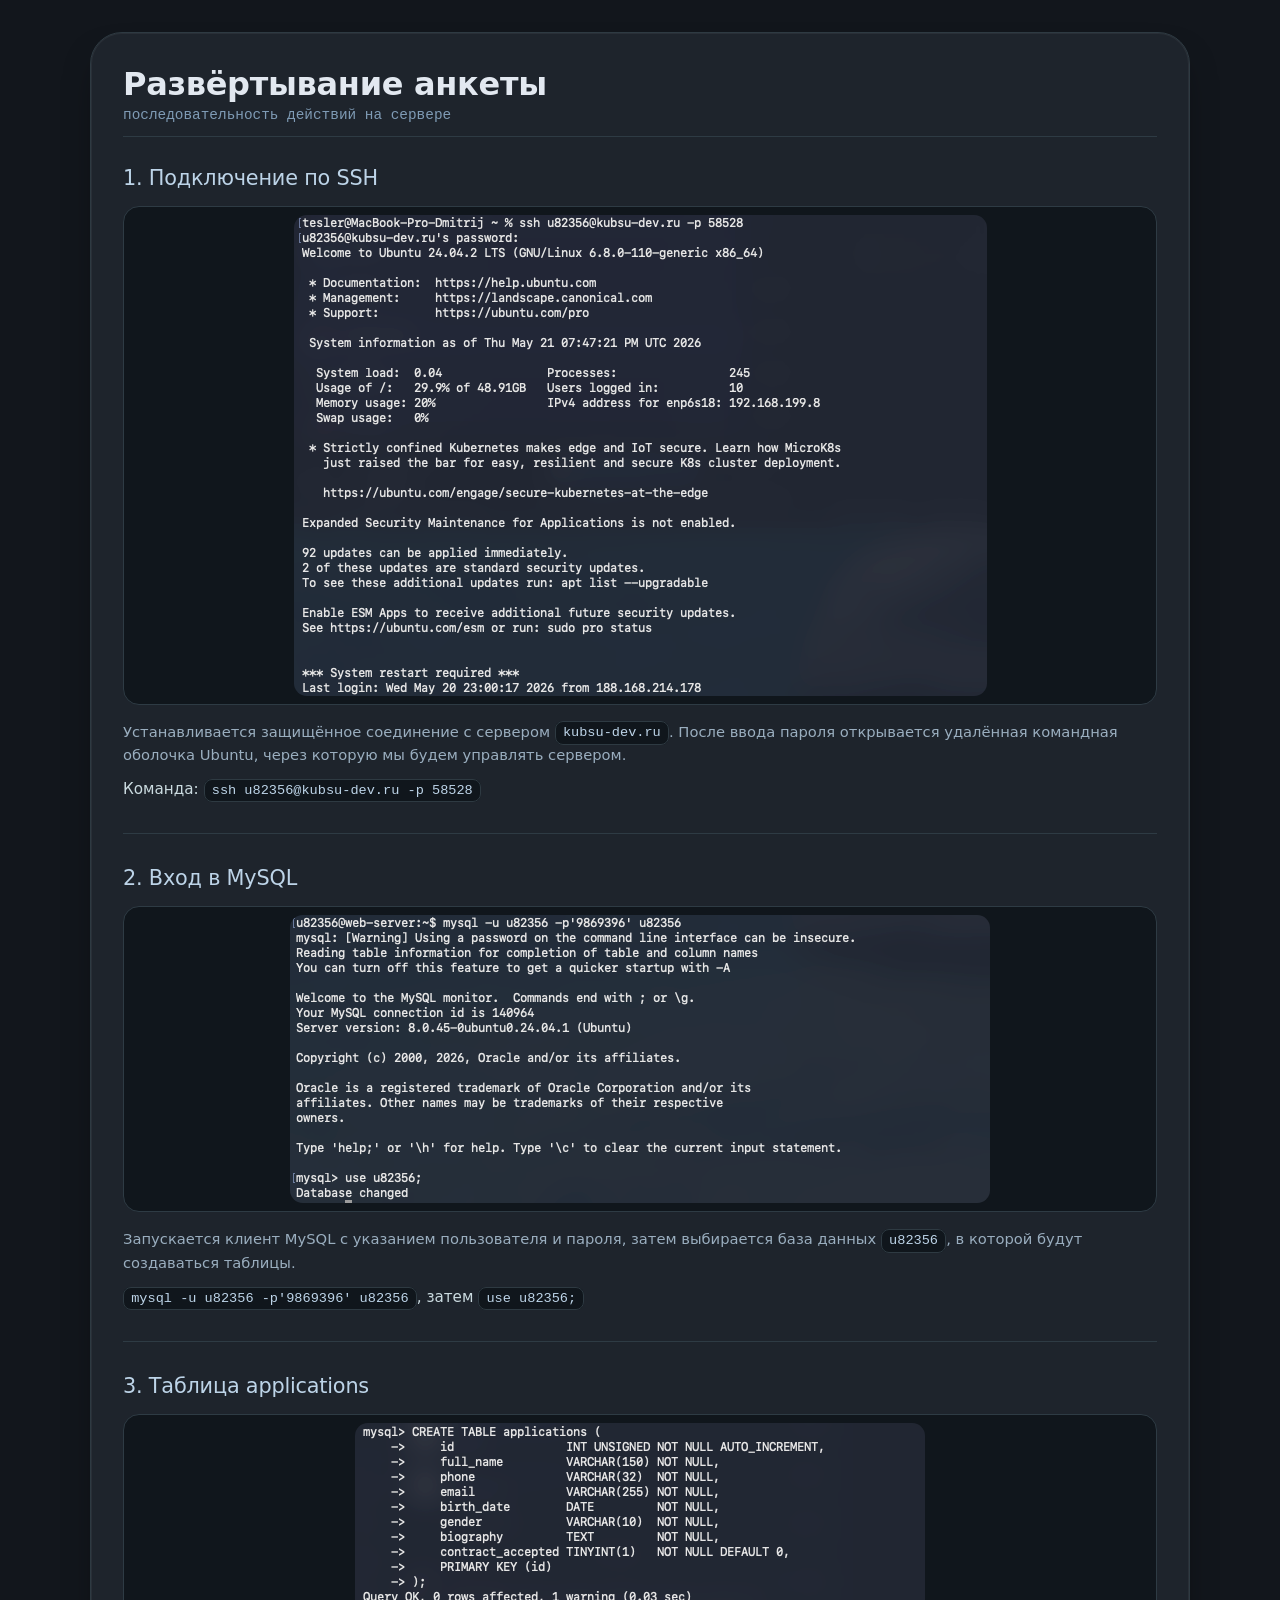
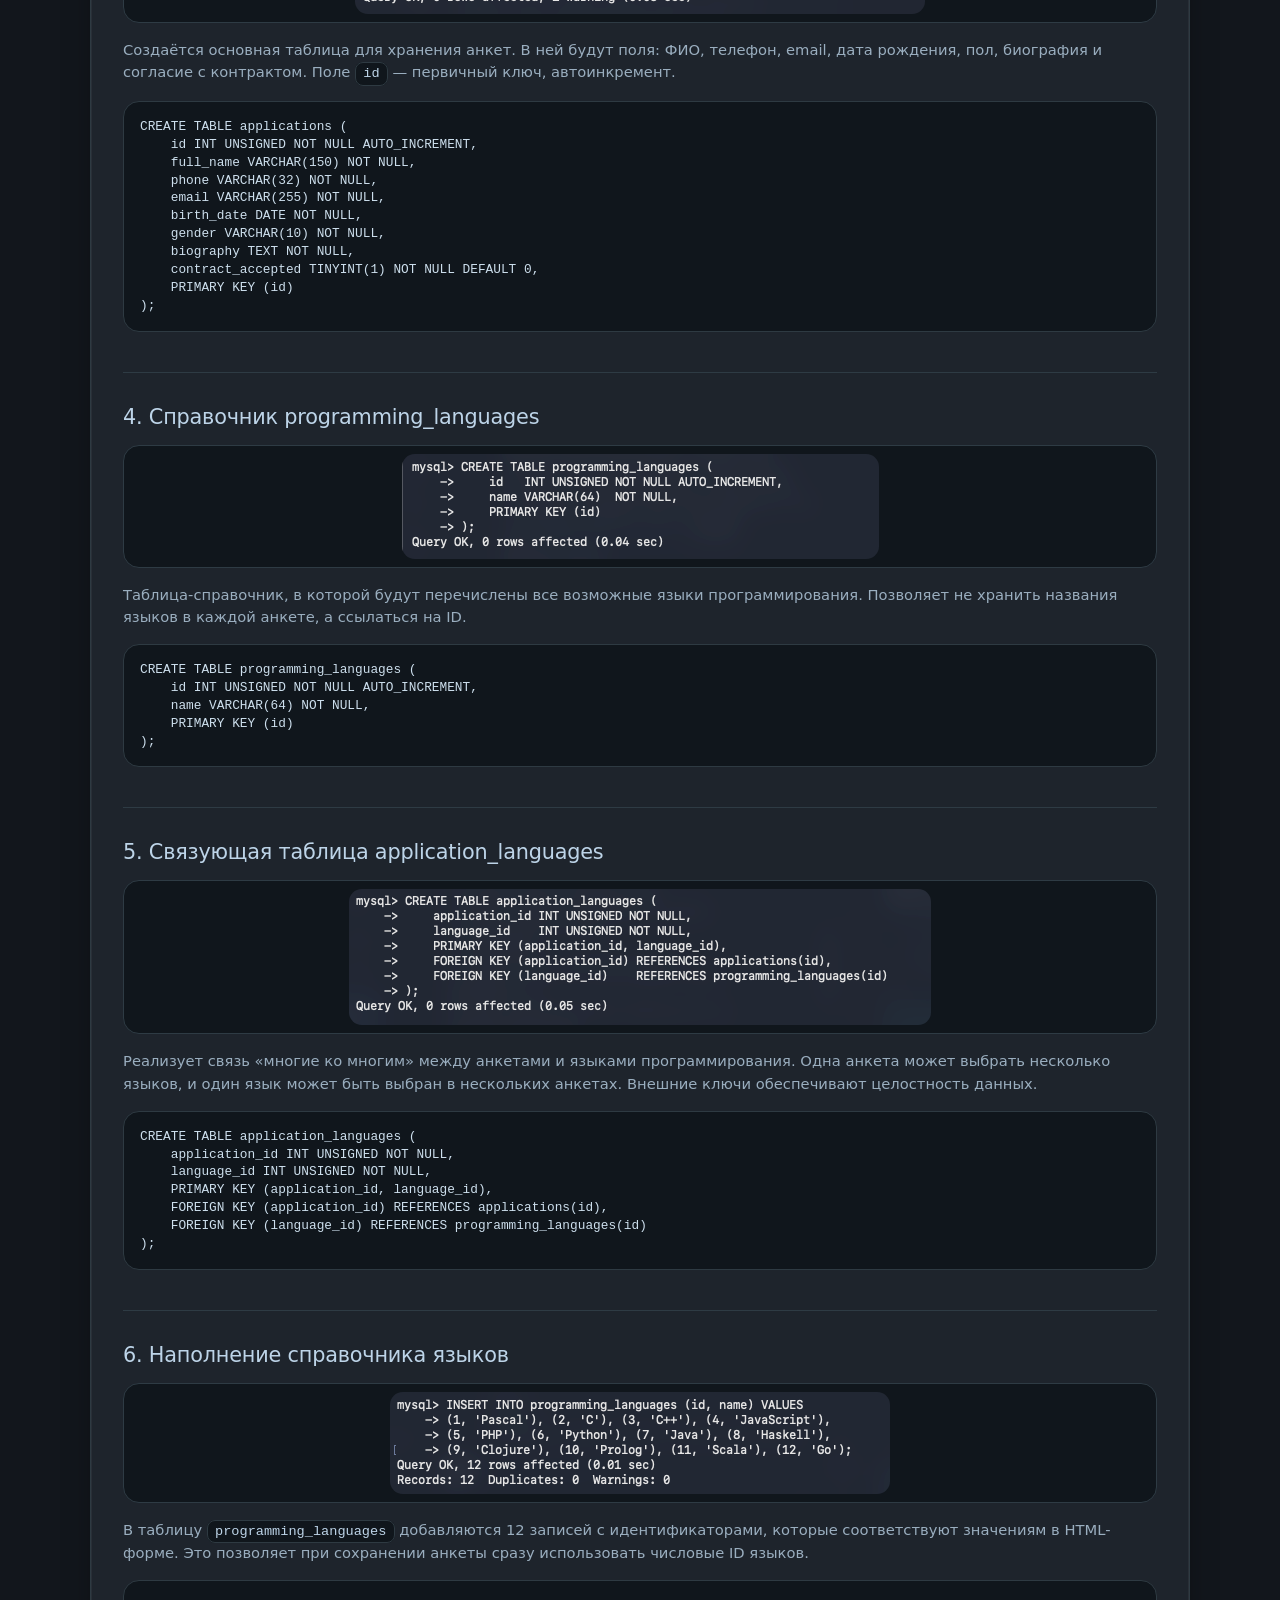
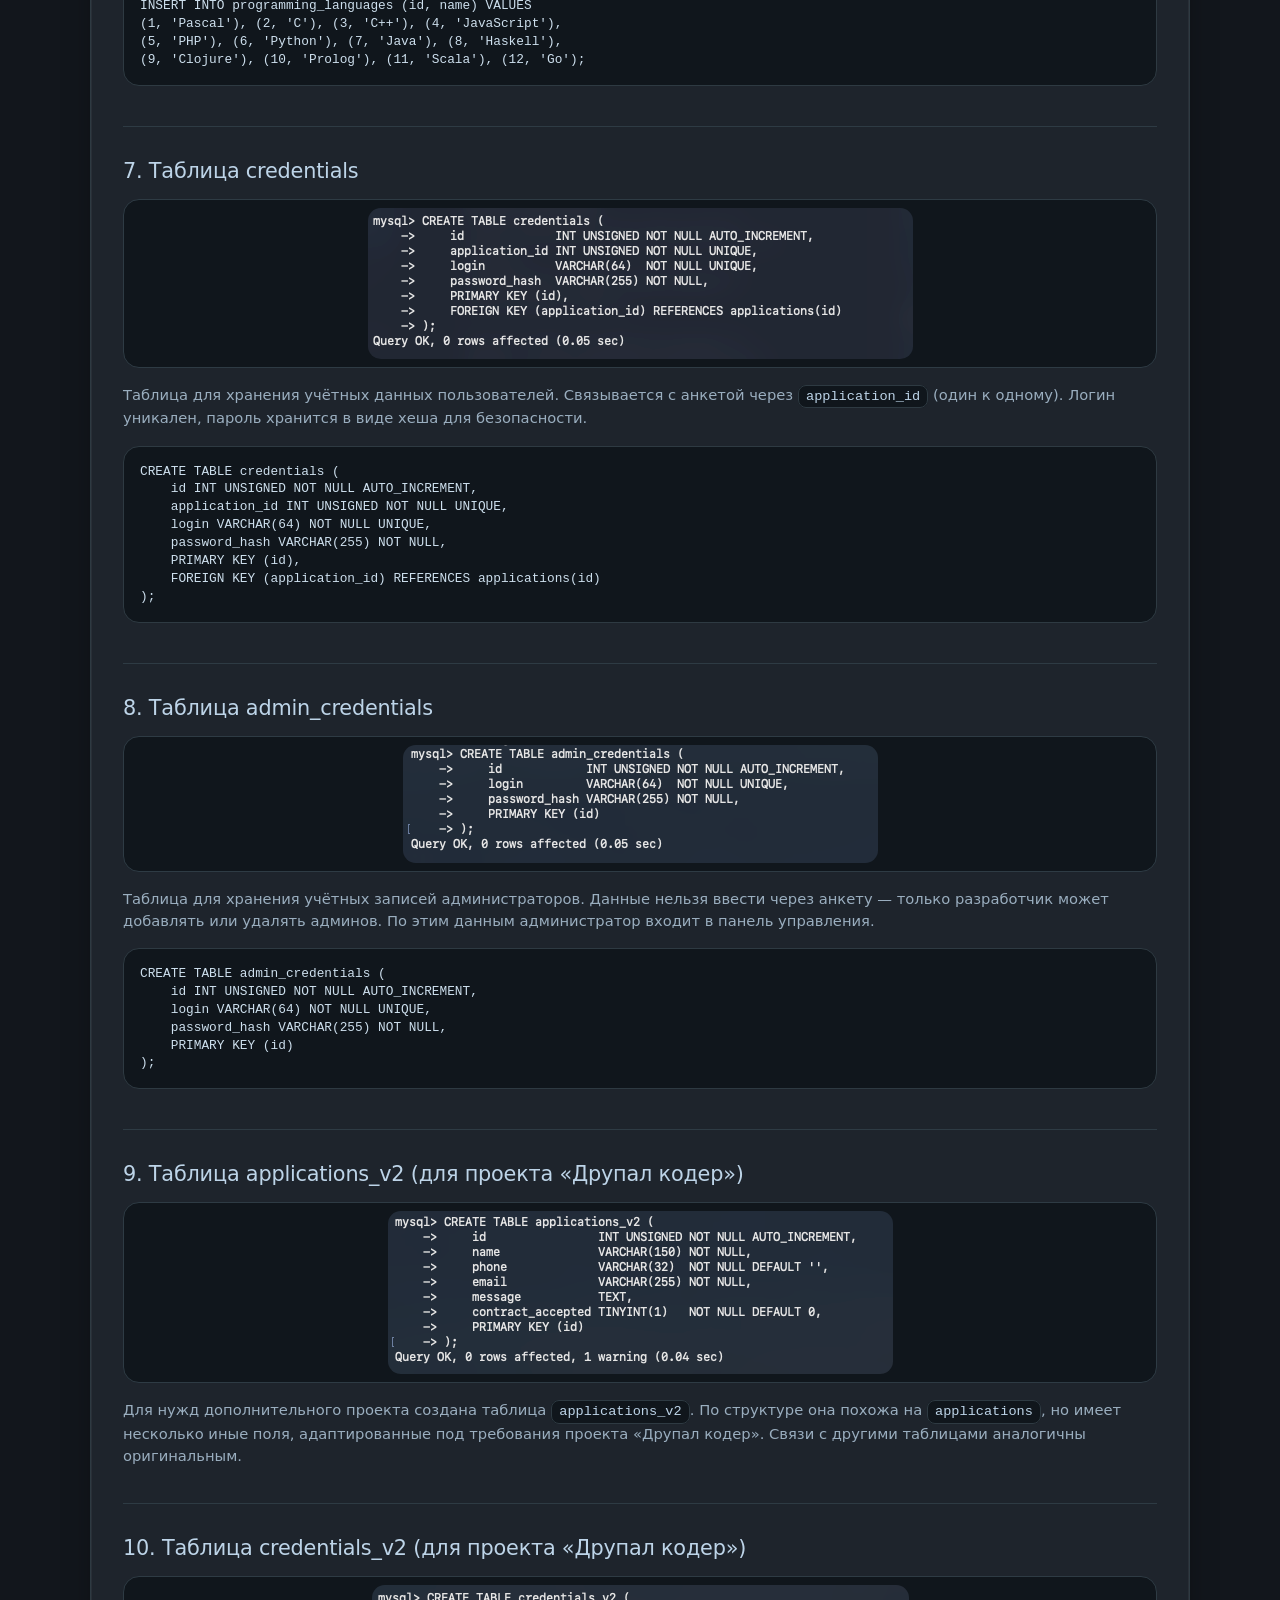
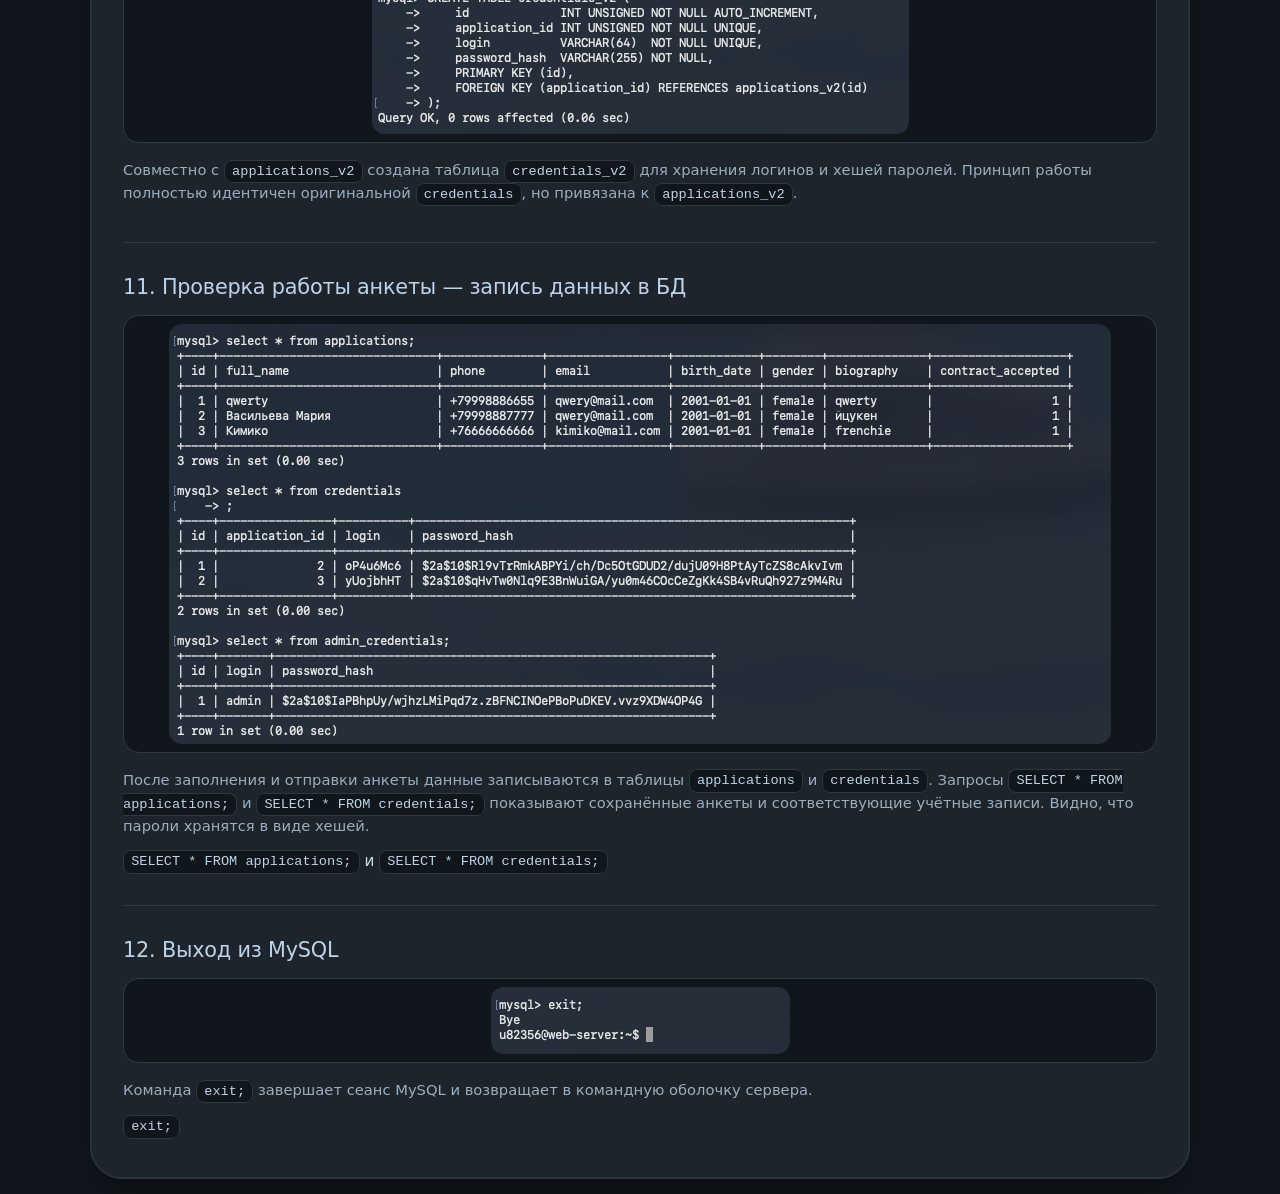
==== screenshots/index.html @ 4d0196c2 "init" ====
<!DOCTYPE html>
<html lang="ru">
<head>
    <meta charset="UTF-8">
    <meta name="viewport" content="width=device-width, initial-scale=1.0">
    <title>Развёртывание анкеты · backend-логи</title>
    <style>
        * {
            margin: 0;
            padding: 0;
            box-sizing: border-box;
        }

        body {
            background: #12161c;
            font-family: 'Inter', system-ui, -apple-system, 'Segoe UI', Roboto, Helvetica, sans-serif;
            padding: 2rem;
            color: #e2e8f0;
        }

        .container {
            max-width: 1100px;
            margin: 0 auto;
        }

        .card {
            background: #1e242c;
            border-radius: 2rem;
            box-shadow: 0 20px 35px -12px rgba(0, 0, 0, 0.5), 0 0 0 1px rgba(255, 255, 255, 0.05) inset;
            padding: 2rem;
            transition: all 0.25s ease;
            animation: fadeSlideUp 0.45s ease-out;
            border: 1px solid #2e3a42;
        }

        .card:hover {
            border-color: #4a5b66;
            box-shadow: 0 24px 42px -14px rgba(0, 0, 0, 0.6);
        }

        h1 {
            font-size: 2rem;
            font-weight: 550;
            letter-spacing: -0.3px;
            color: #e2e8f0;
            margin-bottom: 0.25rem;
            border: none;
        }

        .subhead {
            font-size: 0.9rem;
            color: #7f9bb5;
            margin-bottom: 1.8rem;
            border-bottom: 1px solid #2e3b44;
            padding-bottom: 0.8rem;
            font-family: 'Fira Code', monospace;
        }

        .step {
            margin-bottom: 2rem;
            padding-bottom: 1.5rem;
            border-bottom: 1px solid #2e3b44;
        }

        .step:last-child {
            border-bottom: none;
            margin-bottom: 0;
            padding-bottom: 0;
        }

        .step-title {
            font-size: 1.3rem;
            font-weight: 500;
            color: #bdd4e8;
            margin-bottom: 0.75rem;
            letter-spacing: -0.2px;
        }

        .step-text {
            font-size: 0.95rem;
            line-height: 1.5;
            color: #cbdbe0;
            margin-bottom: 0.5rem;
        }

        .step-desc {
            font-size: 0.92rem;
            color: #9aaebf;
            margin: 0.5rem 0 0.75rem 0;
            line-height: 1.5;
        }

        code {
            background: #10161c;
            padding: 0.2rem 0.45rem;
            border-radius: 0.5rem;
            font-size: 0.85rem;
            font-family: 'Fira Code', 'JetBrains Mono', monospace;
            color: #bdd4e8;
            border: 1px solid #2e3a42;
        }

        pre {
            background: #10161c;
            border: 1px solid #2e3a42;
            border-radius: 1rem;
            padding: 1rem;
            font-family: 'Fira Code', monospace;
            font-size: 0.8rem;
            overflow-x: auto;
            white-space: pre-wrap;
            word-wrap: break-word;
            color: #cddfed;
            margin: 1rem 0;
            line-height: 1.4;
        }

        .screenshot {
            margin: 1rem 0;
            border-radius: 1rem;
            border: 1px solid #2e3b44;
            background: #10161c;
            padding: 0.5rem;
            text-align: center;
            transition: border-color 0.2s;
        }

        .screenshot:hover {
            border-color: #5e7687;
        }

        .screenshot img {
            max-width: 100%;
            border-radius: 0.8rem;
            display: block;
            margin: 0 auto;
            background: #0b0f14;
        }

        @keyframes fadeSlideUp {
            from {
                opacity: 0;
                transform: translateY(18px);
            }
            to {
                opacity: 1;
                transform: translateY(0);
            }
        }

        @media (max-width: 700px) {
            body {
                padding: 1rem;
            }
            .card {
                padding: 1.2rem;
            }
            h1 {
                font-size: 1.6rem;
            }
            .step-title {
                font-size: 1.15rem;
            }
            pre {
                font-size: 0.7rem;
                padding: 0.8rem;
            }
        }

        /* кастомный скролл */
        ::-webkit-scrollbar {
            width: 5px;
        }
        ::-webkit-scrollbar-track {
            background: #191f26;
            border-radius: 10px;
        }
        ::-webkit-scrollbar-thumb {
            background: #556e82;
            border-radius: 10px;
        }
    </style>
</head>
<body>
<div class="container">
    <div class="card">
        <h1>Развёртывание анкеты</h1>
        <div class="subhead">последовательность действий на сервере</div>

        <!-- Шаг 1 -->
        <div class="step">
            <div class="step-title">1. Подключение по SSH</div>
            <div class="screenshot">
                <img src="1.png" alt="SSH подключение">
            </div>
            <div class="step-desc">
                Устанавливается защищённое соединение с сервером <code>kubsu-dev.ru</code>. После ввода пароля открывается удалённая командная оболочка Ubuntu, через которую мы будем управлять сервером.
            </div>
            <div class="step-text">
                Команда: <code>ssh u82356@kubsu-dev.ru -p 58528</code>
            </div>
        </div>

        <!-- Шаг 2 -->
        <div class="step">
            <div class="step-title">2. Вход в MySQL</div>
            <div class="screenshot">
                <img src="2.png" alt="mysql подключение">
            </div>
            <div class="step-desc">
                Запускается клиент MySQL с указанием пользователя и пароля, затем выбирается база данных <code>u82356</code>, в которой будут создаваться таблицы.
            </div>
            <div class="step-text">
                <code>mysql -u u82356 -p'9869396' u82356</code>, затем <code>use u82356;</code>
            </div>
        </div>

        <!-- Шаг 3 -->
        <div class="step">
            <div class="step-title">3. Таблица applications</div>
            <div class="screenshot">
                <img src="3.png" alt="CREATE TABLE applications">
            </div>
            <div class="step-desc">
                Создаётся основная таблица для хранения анкет. В ней будут поля: ФИО, телефон, email, дата рождения, пол, биография и согласие с контрактом. Поле <code>id</code> — первичный ключ, автоинкремент.
            </div>
            <pre>CREATE TABLE applications (
    id INT UNSIGNED NOT NULL AUTO_INCREMENT,
    full_name VARCHAR(150) NOT NULL,
    phone VARCHAR(32) NOT NULL,
    email VARCHAR(255) NOT NULL,
    birth_date DATE NOT NULL,
    gender VARCHAR(10) NOT NULL,
    biography TEXT NOT NULL,
    contract_accepted TINYINT(1) NOT NULL DEFAULT 0,
    PRIMARY KEY (id)
);</pre>
        </div>

        <!-- Шаг 4 -->
        <div class="step">
            <div class="step-title">4. Справочник programming_languages</div>
            <div class="screenshot">
                <img src="4.png" alt="CREATE TABLE programming_languages">
            </div>
            <div class="step-desc">
                Таблица-справочник, в которой будут перечислены все возможные языки программирования. Позволяет не хранить названия языков в каждой анкете, а ссылаться на ID.
            </div>
            <pre>CREATE TABLE programming_languages (
    id INT UNSIGNED NOT NULL AUTO_INCREMENT,
    name VARCHAR(64) NOT NULL,
    PRIMARY KEY (id)
);</pre>
        </div>

        <!-- Шаг 5 -->
        <div class="step">
            <div class="step-title">5. Связующая таблица application_languages</div>
            <div class="screenshot">
                <img src="5.png" alt="CREATE TABLE application_languages">
            </div>
            <div class="step-desc">
                Реализует связь «многие ко многим» между анкетами и языками программирования. Одна анкета может выбрать несколько языков, и один язык может быть выбран в нескольких анкетах. Внешние ключи обеспечивают целостность данных.
            </div>
            <pre>CREATE TABLE application_languages (
    application_id INT UNSIGNED NOT NULL,
    language_id INT UNSIGNED NOT NULL,
    PRIMARY KEY (application_id, language_id),
    FOREIGN KEY (application_id) REFERENCES applications(id),
    FOREIGN KEY (language_id) REFERENCES programming_languages(id)
);</pre>
        </div>

        <!-- Шаг 6 -->
        <div class="step">
            <div class="step-title">6. Наполнение справочника языков</div>
            <div class="screenshot">
                <img src="6.png" alt="INSERT INTO programming_languages">
            </div>
            <div class="step-desc">
                В таблицу <code>programming_languages</code> добавляются 12 записей с идентификаторами, которые соответствуют значениям в HTML-форме. Это позволяет при сохранении анкеты сразу использовать числовые ID языков.
            </div>
            <pre>INSERT INTO programming_languages (id, name) VALUES
(1, 'Pascal'), (2, 'C'), (3, 'C++'), (4, 'JavaScript'),
(5, 'PHP'), (6, 'Python'), (7, 'Java'), (8, 'Haskell'),
(9, 'Clojure'), (10, 'Prolog'), (11, 'Scala'), (12, 'Go');</pre>
        </div>

        <!-- Шаг 7 -->
        <div class="step">
            <div class="step-title">7. Таблица credentials</div>
            <div class="screenshot">
                <img src="7.png" alt="CREATE TABLE credentials">
            </div>
            <div class="step-desc">
                Таблица для хранения учётных данных пользователей. Связывается с анкетой через <code>application_id</code> (один к одному). Логин уникален, пароль хранится в виде хеша для безопасности.
            </div>
            <pre>CREATE TABLE credentials (
    id INT UNSIGNED NOT NULL AUTO_INCREMENT,
    application_id INT UNSIGNED NOT NULL UNIQUE,
    login VARCHAR(64) NOT NULL UNIQUE,
    password_hash VARCHAR(255) NOT NULL,
    PRIMARY KEY (id),
    FOREIGN KEY (application_id) REFERENCES applications(id)
);</pre>
        </div>

        <!-- Шаг 8 -->
        <div class="step">
            <div class="step-title">8. Таблица admin_credentials</div>
            <div class="screenshot">
                <img src="8.png" alt="CREATE TABLE admin_credentials">
            </div>
            <div class="step-desc">
                Таблица для хранения учётных записей администраторов. Данные нельзя ввести через анкету — только разработчик может добавлять или удалять админов. По этим данным администратор входит в панель управления.
            </div>
            <pre>CREATE TABLE admin_credentials (
    id INT UNSIGNED NOT NULL AUTO_INCREMENT,
    login VARCHAR(64) NOT NULL UNIQUE,
    password_hash VARCHAR(255) NOT NULL,
    PRIMARY KEY (id)
);</pre>
        </div>

        <!-- Шаг 9 -->
        <div class="step">
            <div class="step-title">9. Таблица applications_v2 (для проекта «Друпал кодер»)</div>
            <div class="screenshot">
                <img src="9.png" alt="CREATE TABLE applications_v2">
            </div>
            <div class="step-desc">
                Для нужд дополнительного проекта создана таблица <code>applications_v2</code>. По структуре она похожа на <code>applications</code>, но имеет несколько иные поля, адаптированные под требования проекта «Друпал кодер». Связи с другими таблицами аналогичны оригинальным.
            </div>
        </div>

        <!-- Шаг 10 -->
        <div class="step">
            <div class="step-title">10. Таблица credentials_v2 (для проекта «Друпал кодер»)</div>
            <div class="screenshot">
                <img src="10.png" alt="CREATE TABLE credentials_v2">
            </div>
            <div class="step-desc">
                Совместно с <code>applications_v2</code> создана таблица <code>credentials_v2</code> для хранения логинов и хешей паролей. Принцип работы полностью идентичен оригинальной <code>credentials</code>, но привязана к <code>applications_v2</code>.
            </div>
        </div>

        <!-- Шаг 11 -->
        <div class="step">
            <div class="step-title">11. Проверка работы анкеты — запись данных в БД</div>
            <div class="screenshot">
                <img src="11.png" alt="SELECT из applications и credentials">
            </div>
            <div class="step-desc">
                После заполнения и отправки анкеты данные записываются в таблицы <code>applications</code> и <code>credentials</code>. Запросы <code>SELECT * FROM applications;</code> и <code>SELECT * FROM credentials;</code> показывают сохранённые анкеты и соответствующие учётные записи. Видно, что пароли хранятся в виде хешей.
            </div>
            <div class="step-text">
                <code>SELECT * FROM applications;</code> и <code>SELECT * FROM credentials;</code>
            </div>
        </div>

        <!-- Шаг 12 -->
        <div class="step">
            <div class="step-title">12. Выход из MySQL</div>
            <div class="screenshot">
                <img src="12.png" alt="exit mysql">
            </div>
            <div class="step-desc">
                Команда <code>exit;</code> завершает сеанс MySQL и возвращает в командную оболочку сервера.
            </div>
            <div class="step-text">
                <code>exit;</code>
            </div>
        </div>
    </div>
</div>
</body>
</html>
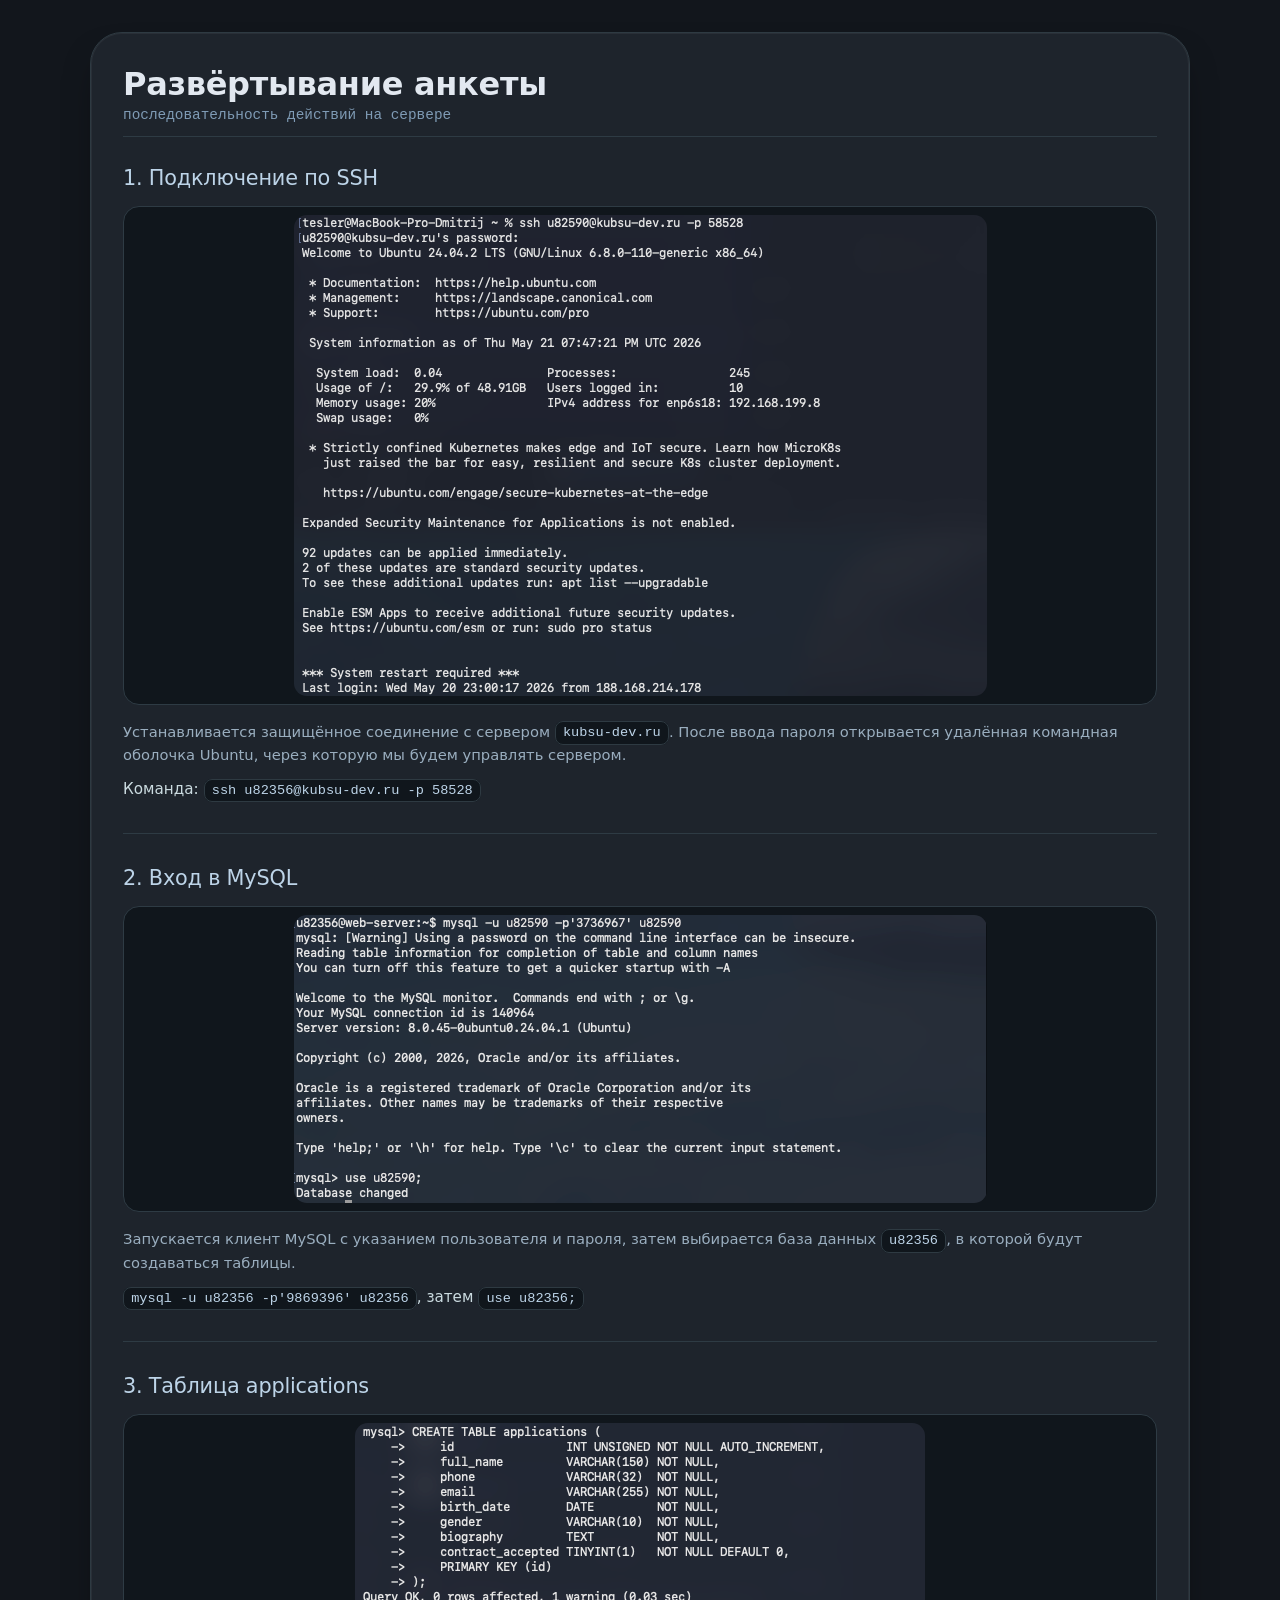
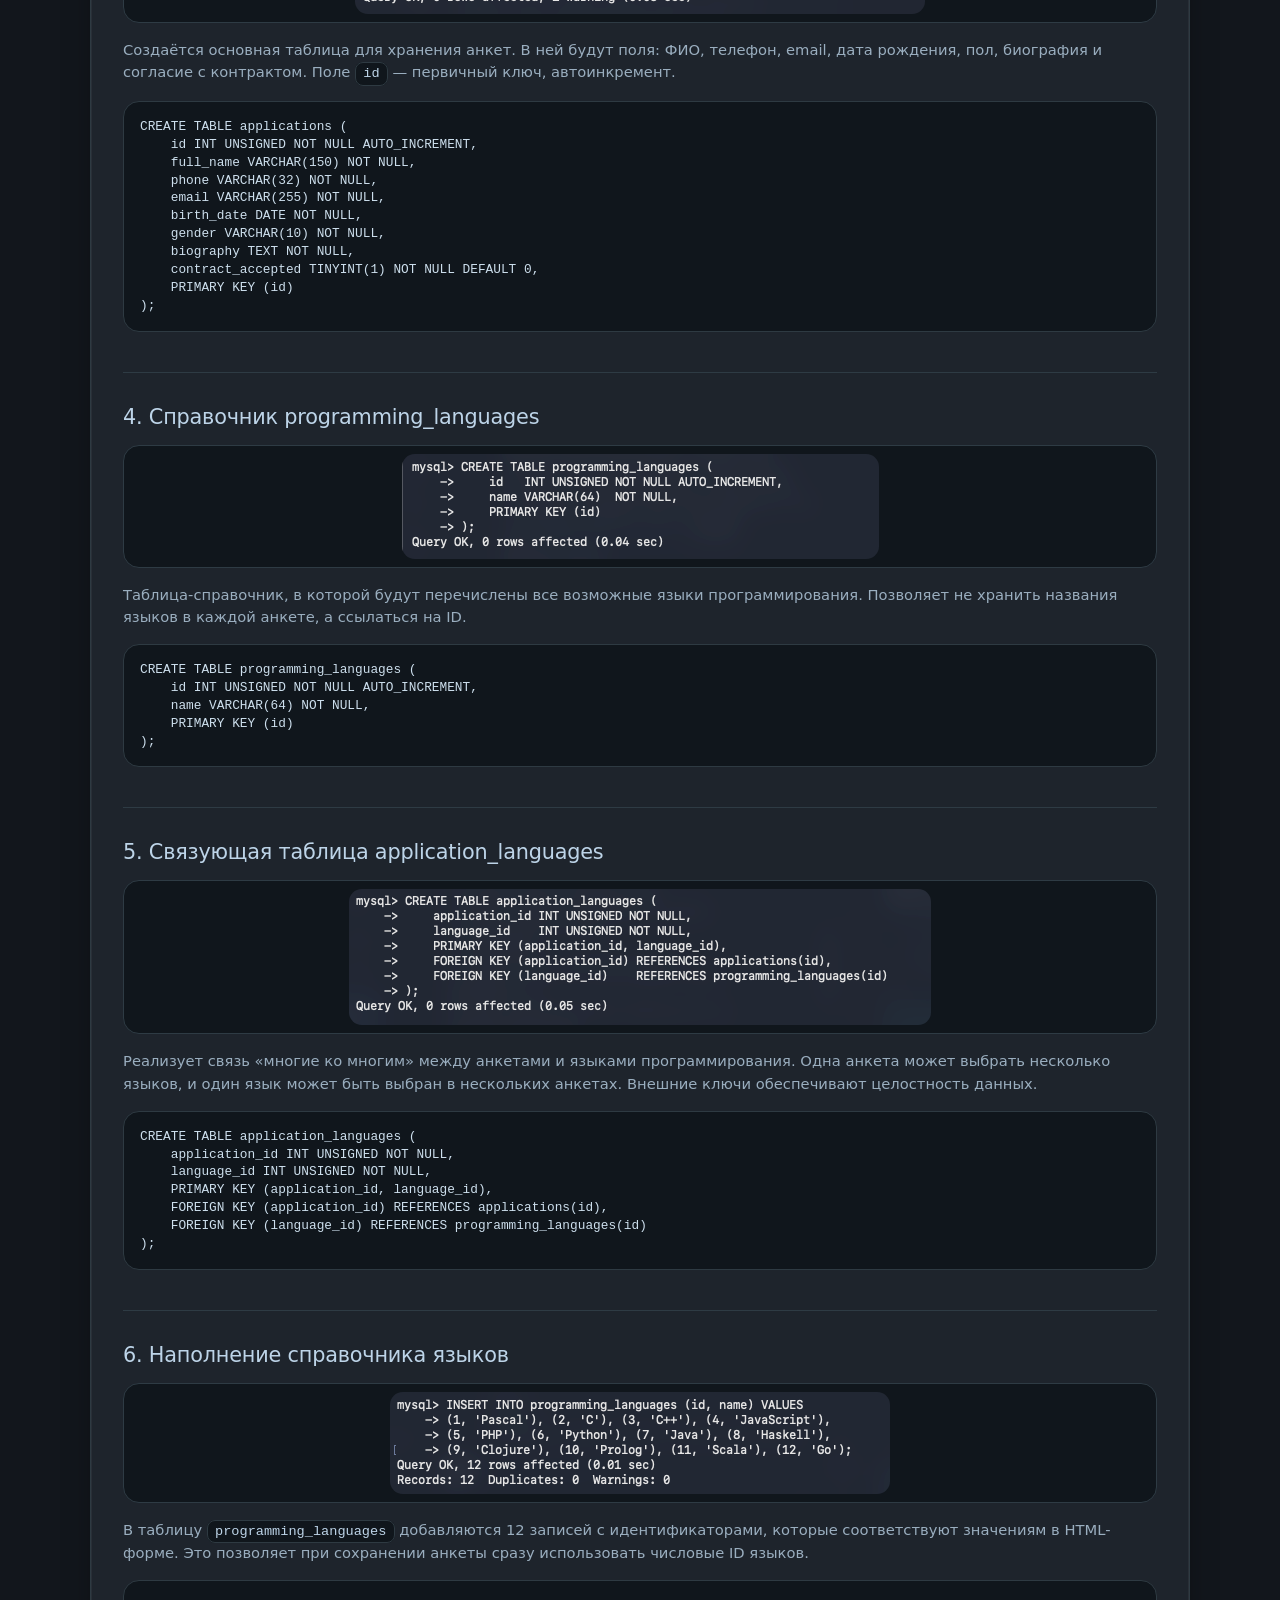
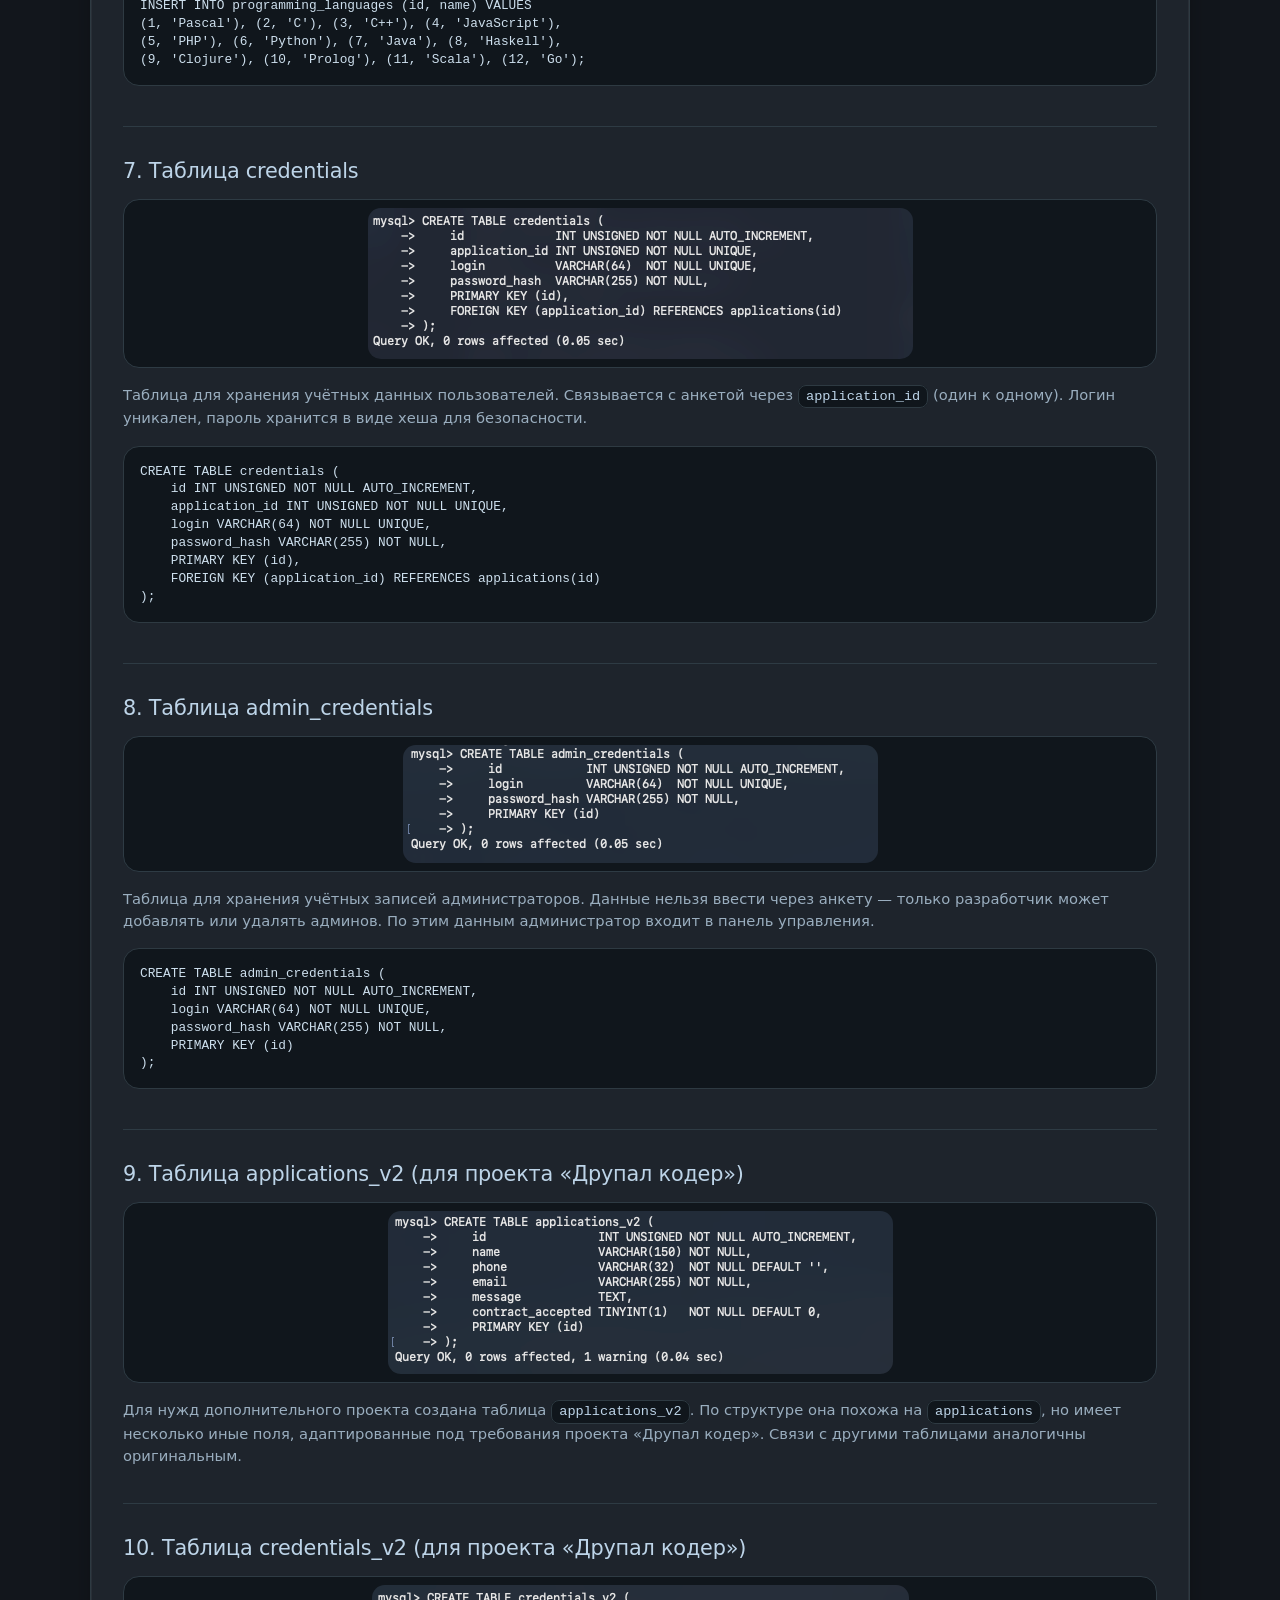
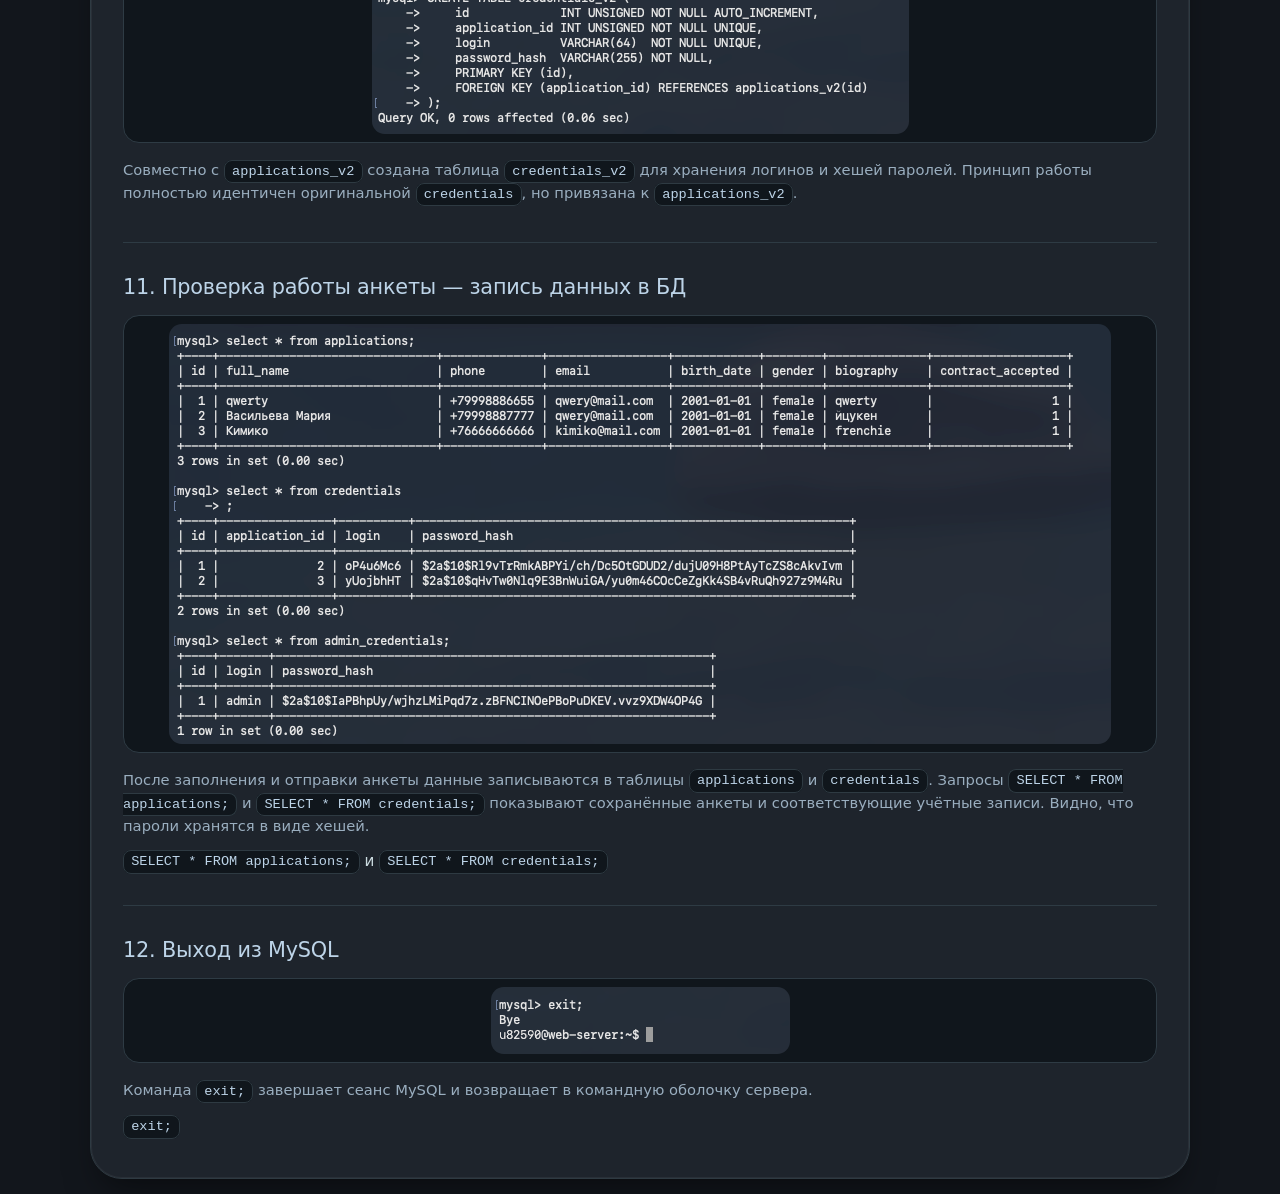
==== commit 3b852bf6: "edited screenshots" ====
--- a/screenshots/index.html
+++ b/screenshots/index.html
@@ -205,7 +205,7 @@
         <div class="step">
             <div class="step-title">2. Вход в MySQL</div>
             <div class="screenshot">
-                <img src="2.png" alt="mysql подключение">
+                <img src="21.png" alt="mysql подключение">
             </div>
             <div class="step-desc">
                 Запускается клиент MySQL с указанием пользователя и пароля, затем выбирается база данных <code>u82356</code>, в которой будут создаваться таблицы.
@@ -362,7 +362,7 @@
         <div class="step">
             <div class="step-title">12. Выход из MySQL</div>
             <div class="screenshot">
-                <img src="12.png" alt="exit mysql">
+                <img src="121.png" alt="exit mysql">
             </div>
             <div class="step-desc">
                 Команда <code>exit;</code> завершает сеанс MySQL и возвращает в командную оболочку сервера.
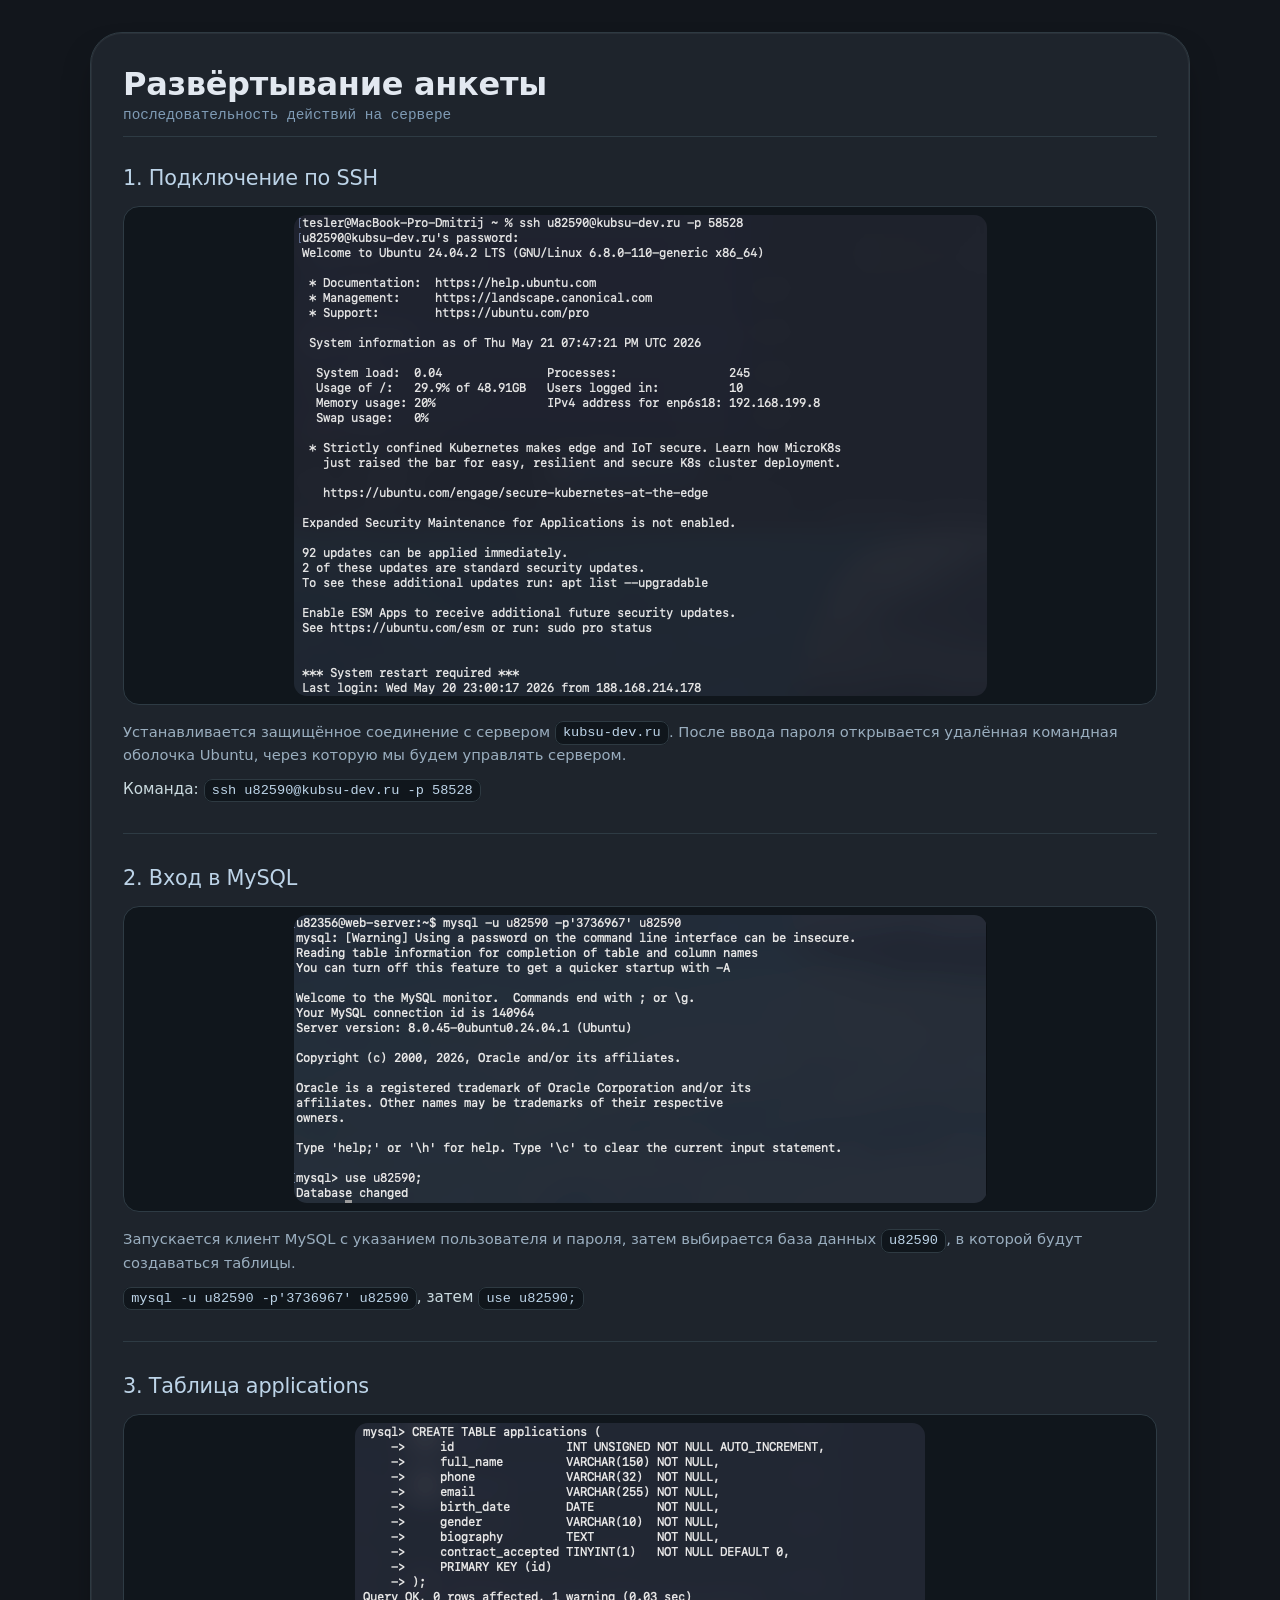
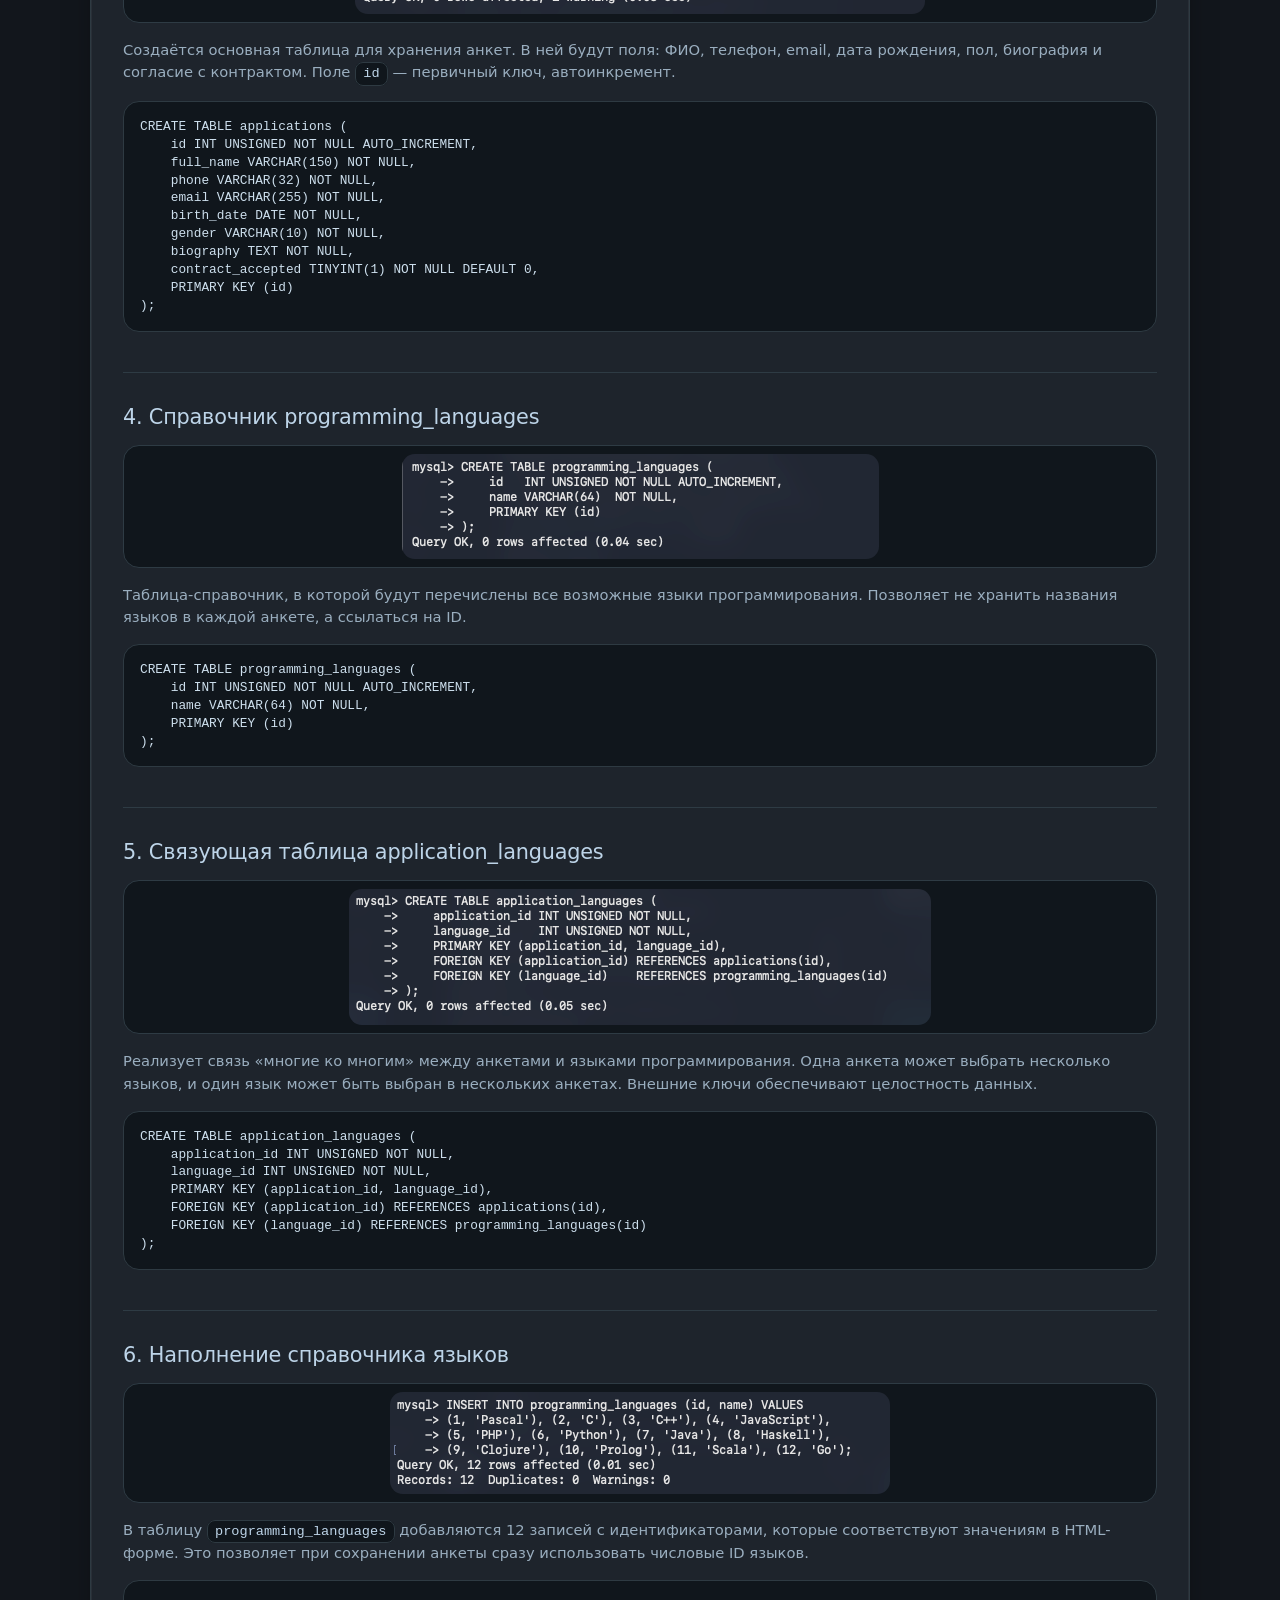
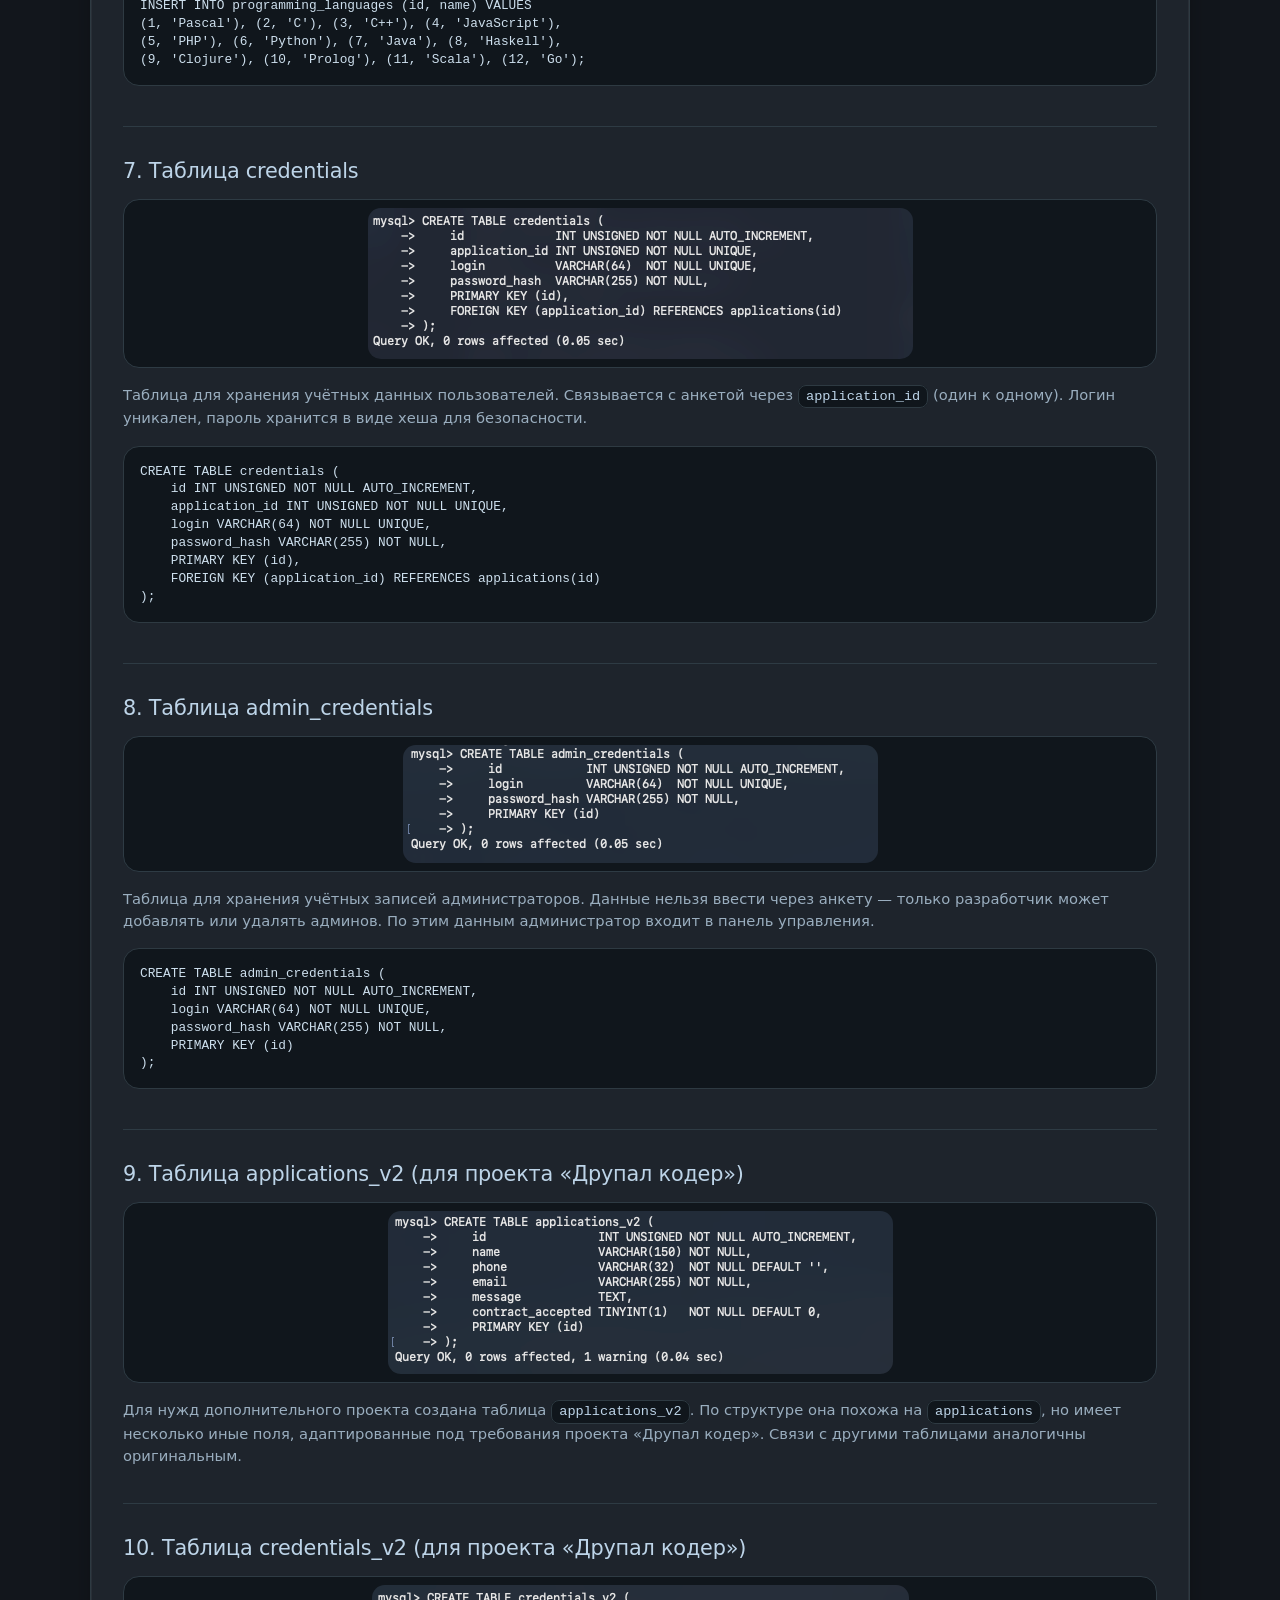
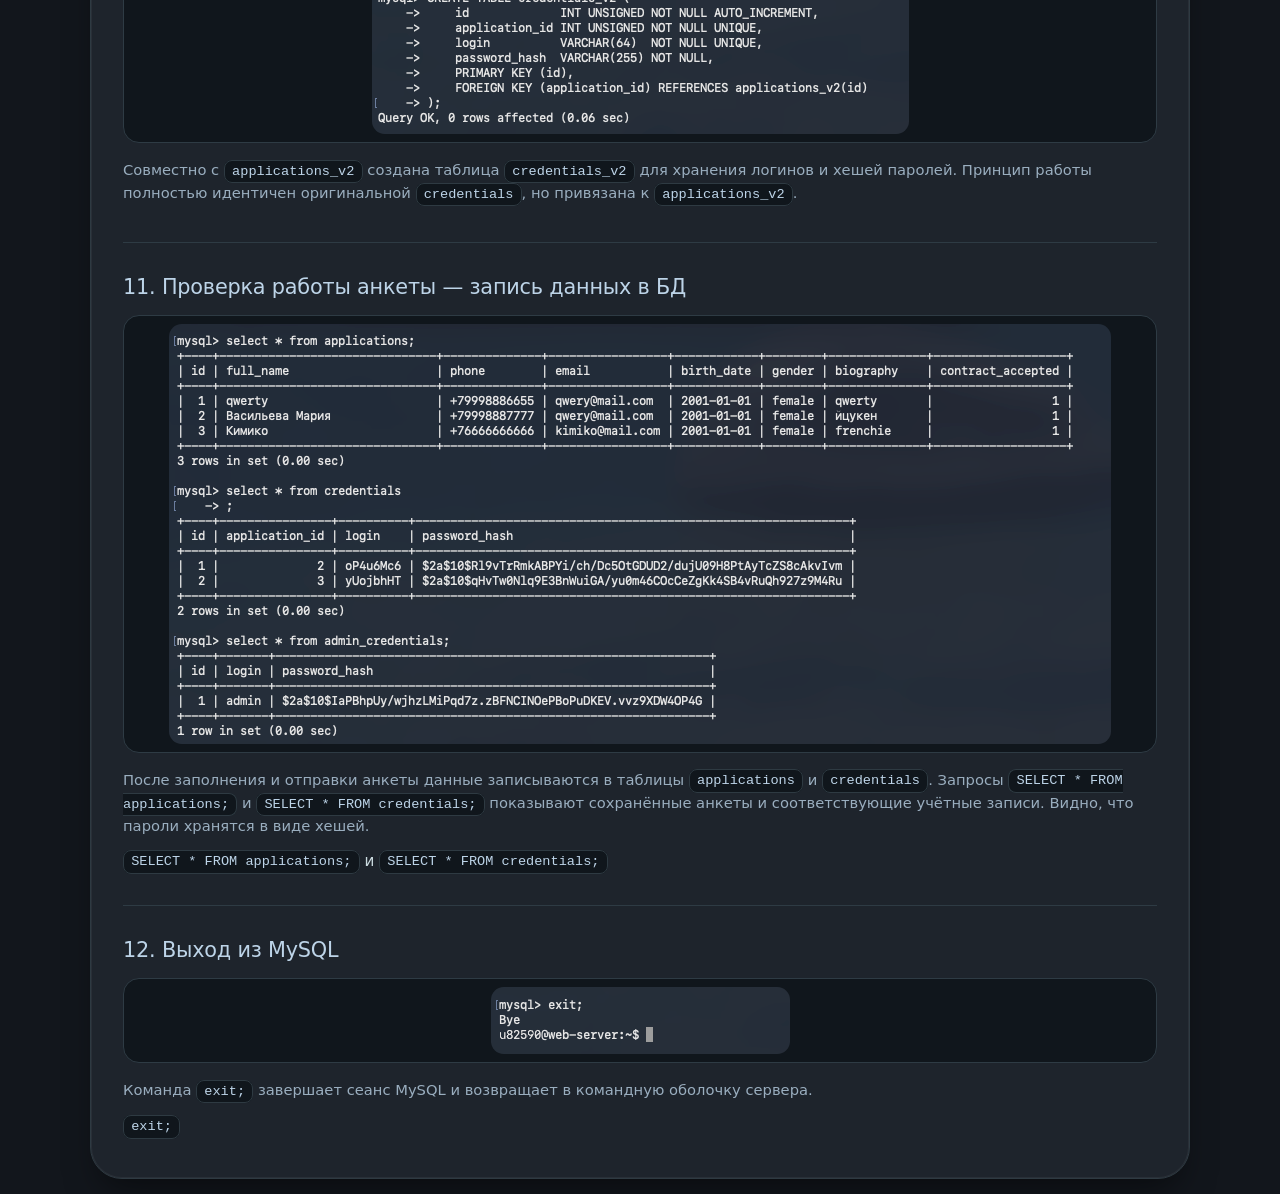
==== commit 82c16ffe: "fix screenshot" ====
--- a/screenshots/index.html
+++ b/screenshots/index.html
@@ -197,7 +197,7 @@
                 Устанавливается защищённое соединение с сервером <code>kubsu-dev.ru</code>. После ввода пароля открывается удалённая командная оболочка Ubuntu, через которую мы будем управлять сервером.
             </div>
             <div class="step-text">
-                Команда: <code>ssh u82356@kubsu-dev.ru -p 58528</code>
+                Команда: <code>ssh u82590@kubsu-dev.ru -p 58528</code>
             </div>
         </div>
 
@@ -208,10 +208,10 @@
                 <img src="21.png" alt="mysql подключение">
             </div>
             <div class="step-desc">
-                Запускается клиент MySQL с указанием пользователя и пароля, затем выбирается база данных <code>u82356</code>, в которой будут создаваться таблицы.
+                Запускается клиент MySQL с указанием пользователя и пароля, затем выбирается база данных <code>u82590</code>, в которой будут создаваться таблицы.
             </div>
             <div class="step-text">
-                <code>mysql -u u82356 -p'9869396' u82356</code>, затем <code>use u82356;</code>
+                <code>mysql -u u82590 -p'3736967' u82590</code>, затем <code>use u82590;</code>
             </div>
         </div>
 
